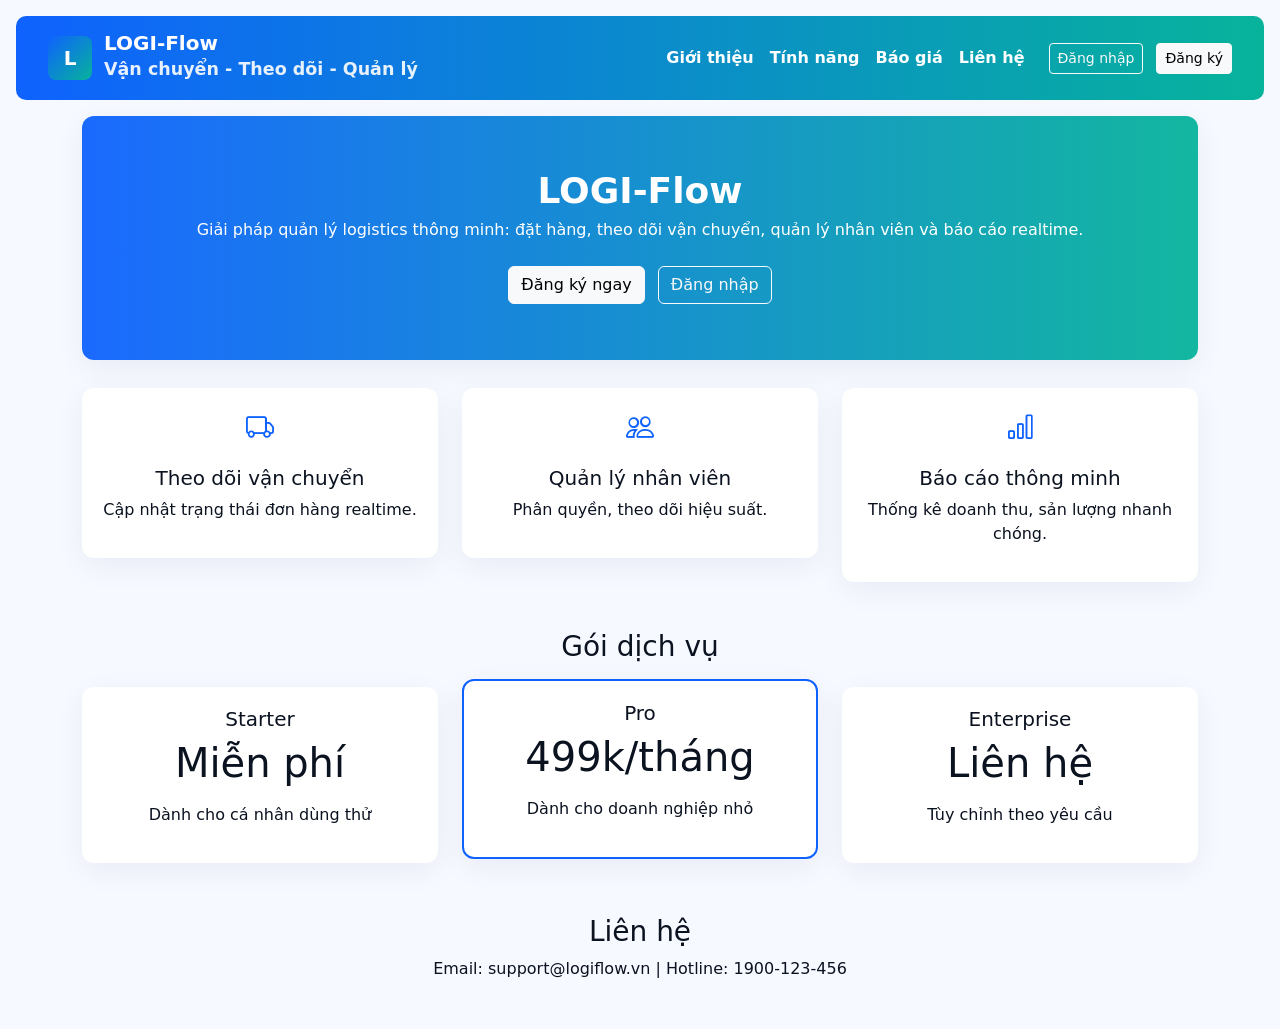
==== LogisticHTML/index.html @ acfca174 "Add files via upload" ====
<!doctype html>
<html lang="vi">
<head>
  <meta charset="utf-8" />
  <meta name="viewport" content="width=device-width,initial-scale=1" />
  <title>LOGI-Flow — Nền tảng Quản lý Logistics (Demo)</title>

  <!-- Bootstrap CSS -->
  <link href="https://cdn.jsdelivr.net/npm/bootstrap@5.3.2/dist/css/bootstrap.min.css" rel="stylesheet">
  <!-- Bootstrap Icons -->
  <link href="https://cdn.jsdelivr.net/npm/bootstrap-icons@1.10.5/font/bootstrap-icons.css" rel="stylesheet">

  <!-- Custom CSS -->
  <link rel="stylesheet" href="styles.css">
</head>
<body>

  <!-- NAVBAR -->
  <nav class="navbar navbar-expand-lg navbar-dark" style="background: linear-gradient(90deg,var(--accent),var(--accent-2)); padding:12px 20px; border-radius:10px; margin:16px;">
    <div class="container-fluid">
      <a class="navbar-brand" href="#" onclick="scrollToSection('top')">
        <div class="logo-box">L</div>
        <div>
          <div style="line-height:1;">LOGI-Flow</div>
          <small style="opacity:0.9;">Vận chuyển - Theo dõi - Quản lý</small>
        </div>
      </a>
      <button class="navbar-toggler" type="button" data-bs-toggle="collapse" data-bs-target="#mainNav">
        <span class="navbar-toggler-icon"></span>
      </button>
      <div class="collapse navbar-collapse" id="mainNav">
        <ul class="navbar-nav ms-auto align-items-lg-center">
          <li class="nav-item"><a class="nav-link" href="#about">Giới thiệu</a></li>
          <li class="nav-item"><a class="nav-link" href="#features">Tính năng</a></li>
          <li class="nav-item"><a class="nav-link" href="#pricing">Báo giá</a></li>
          <li class="nav-item"><a class="nav-link" href="#contact">Liên hệ</a></li>
          <li class="nav-item ms-3">
            <button class="btn btn-outline-light btn-sm me-2" onclick="openLoginModal()">Đăng nhập</button>
            <button class="btn btn-light btn-sm" onclick="openRegisterModal()">Đăng ký</button>
          </li>
        </ul>
      </div>
    </div>
  </nav>

  <!-- MAIN CONTENT -->
  <main class="container" id="top">

    <!-- HERO -->
    <section class="hero text-center">
      <h1>LOGI-Flow</h1>
      <p>Giải pháp quản lý logistics thông minh: đặt hàng, theo dõi vận chuyển, quản lý nhân viên và báo cáo realtime.</p>
      <div class="mt-4">
        <button class="btn btn-light me-2" onclick="openRegisterModal()">Đăng ký ngay</button>
        <button class="btn btn-outline-light" onclick="openLoginModal()">Đăng nhập</button>
      </div>
    </section>

    <!-- FEATURES -->
    <section id="features" class="row g-4 mb-5">
      <div class="col-md-4">
        <div class="feature-card text-center">
          <i class="bi bi-truck"></i>
          <h5 class="mt-3">Theo dõi vận chuyển</h5>
          <p>Cập nhật trạng thái đơn hàng realtime.</p>
        </div>
      </div>
      <div class="col-md-4">
        <div class="feature-card text-center">
          <i class="bi bi-people"></i>
          <h5 class="mt-3">Quản lý nhân viên</h5>
          <p>Phân quyền, theo dõi hiệu suất.</p>
        </div>
      </div>
      <div class="col-md-4">
        <div class="feature-card text-center">
          <i class="bi bi-bar-chart"></i>
          <h5 class="mt-3">Báo cáo thông minh</h5>
          <p>Thống kê doanh thu, sản lượng nhanh chóng.</p>
        </div>
      </div>
    </section>

    <!-- PRICING -->
    <section id="pricing" class="mb-5">
      <h3 class="text-center mb-4">Gói dịch vụ</h3>
      <div class="row g-4 justify-content-center">
        <div class="col-md-4">
          <div class="price-card text-center">
            <h5>Starter</h5>
            <p class="display-6">Miễn phí</p>
            <p>Dành cho cá nhân dùng thử</p>
          </div>
        </div>
        <div class="col-md-4">
          <div class="price-card recommended text-center">
            <h5>Pro</h5>
            <p class="display-6">499k/tháng</p>
            <p>Dành cho doanh nghiệp nhỏ</p>
          </div>
        </div>
        <div class="col-md-4">
          <div class="price-card text-center">
            <h5>Enterprise</h5>
            <p class="display-6">Liên hệ</p>
            <p>Tùy chỉnh theo yêu cầu</p>
          </div>
        </div>
      </div>
    </section>

    <!-- CONTACT -->
    <section id="contact" class="mb-5 text-center">
      <h3>Liên hệ</h3>
      <p>Email: support@logiflow.vn | Hotline: 1900-123-456</p>
    </section>

    <!-- DASHBOARD -->
    <section id="dashboard-area" class="mt-4">
  <h3 id="dash-welcome"></h3>
  <p id="dash-role"></p>

  <div class="d-flex flex-wrap gap-3 mb-4 justify-content-center">
  <div class="card card-menu text-center p-3 flex-fill" style="max-width: 160px;" id="li-myorders"
       onclick="renderMyOrders(event)">
    <i class="bi bi-box-seam fs-2 text-primary"></i>
    <h6 class="mt-2">Đơn hàng của tôi</h6>
  </div>

  <div class="card card-menu text-center p-3 flex-fill" style="max-width: 160px;" id="li-staff-orders"
       onclick="renderAllOrders(event)">
    <i class="bi bi-clipboard-data fs-2 text-success"></i>
    <h6 class="mt-2">Quản lý đơn hàng</h6>
  </div>

  <div class="card card-menu text-center p-3 flex-fill" style="max-width: 160px;" id="li-users"
       onclick="renderUsers(event)">
    <i class="bi bi-people fs-2 text-warning"></i>
    <h6 class="mt-2">Quản lý người dùng</h6>
  </div>

  <div class="card card-menu text-center p-3 flex-fill" style="max-width: 160px;"
       onclick="openOrderModal()">
    <i class="bi bi-plus-circle fs-2 text-info"></i>
    <h6 class="mt-2">Tạo đơn mới</h6>
  </div>

  <div class="card card-menu text-center p-3 flex-fill" style="max-width: 160px;"
       onclick="openProfileModal()">
    <i class="bi bi-person-circle fs-2 text-secondary"></i>
    <h6 class="mt-2">Hồ sơ</h6>
  </div>

  <div class="card card-menu text-center p-3 flex-fill" style="max-width: 160px;"
       onclick="logout()">
    <i class="bi bi-box-arrow-right fs-2 text-danger"></i>
    <h6 class="mt-2">Đăng xuất</h6>
  </div>
</div>

  </div>

  <div id="dash-content"></div>
</section>


  <!-- LOGIN MODAL -->
  <div class="modal fade" id="loginModal" tabindex="-1">
    <div class="modal-dialog">
      <form class="modal-content" id="loginForm" onsubmit="handleLogin(event)">
        <div class="modal-header"><h5 class="modal-title">Đăng nhập</h5></div>
        <div class="modal-body">
          <input type="text" class="form-control mb-2" name="username" placeholder="Tên đăng nhập" required>
          <input type="password" class="form-control mb-2" name="password" placeholder="Mật khẩu" required>
        </div>
        <div class="modal-footer">
          <button class="btn btn-primary" type="submit">Đăng nhập</button>
        </div>
      </form>
    </div>
  </div>

  <!-- REGISTER MODAL -->
  <div class="modal fade" id="registerModal" tabindex="-1">
    <div class="modal-dialog">
      <form class="modal-content" id="registerForm" onsubmit="handleRegister(event)">
        <div class="modal-header"><h5 class="modal-title">Đăng ký</h5></div>
        <div class="modal-body">
          <input type="text" class="form-control mb-2" name="username" placeholder="Tên đăng nhập" required>
          <input type="password" class="form-control mb-2" name="password" placeholder="Mật khẩu" required>
          <input type="text" class="form-control mb-2" name="name" placeholder="Họ tên" required>
        </div>
        <div class="modal-footer">
          <button class="btn btn-success" type="submit">Đăng ký</button>
        </div>
      </form>
    </div>
  </div>

  <!-- ORDER MODAL -->
  <div class="modal fade" id="orderModal" tabindex="-1">
    <div class="modal-dialog">
      <form class="modal-content" id="orderForm" onsubmit="handleCreateOrder(event)">
        <div class="modal-header"><h5 class="modal-title">Tạo đơn hàng mới</h5></div>
        <div class="modal-body">
          <input type="text" class="form-control mb-2" name="receiver" placeholder="Người nhận" required>
          <input type="text" class="form-control mb-2" name="from" placeholder="Nơi gửi" required>
          <input type="text" class="form-control mb-2" name="to" placeholder="Nơi nhận" required>
          <input type="number" class="form-control mb-2" name="weight" placeholder="Trọng lượng" step="0.1" required>
          <input type="text" class="form-control mb-2" name="note" placeholder="Ghi chú">
        </div>
        <div class="modal-footer">
          <button class="btn btn-primary" type="submit">Tạo đơn</button>
        </div>
      </form>
    </div>
  </div>

  <!-- PROFILE MODAL -->
  <div class="modal fade" id="profileModal" tabindex="-1">
    <div class="modal-dialog">
      <div class="modal-content">
        <div class="modal-header"><h5 class="modal-title">Hồ sơ cá nhân</h5></div>
        <div class="modal-body" id="profileContent"></div>
      </div>
    </div>
  </div>

  <!-- TOAST -->
  <div id="appToast" class="toast align-items-center text-bg-primary border-0" role="alert" aria-live="assertive" aria-atomic="true" style="display:none;">
    <div class="d-flex">
      <div class="toast-body" id="appToastBody"></div>
      <button type="button" class="btn-close btn-close-white me-2 m-auto" onclick="hideToast()"></button>
    </div>
  </div>

  <!-- Bootstrap JS -->
  <script src="https://cdn.jsdelivr.net/npm/bootstrap@5.3.2/dist/js/bootstrap.bundle.min.js"></script>
  <!-- App JS -->
  <script src="app.js"></script>
</body>
</html>
---- LogisticHTML/styles.css ----
:root{
  --accent:#0f62fe;
  --accent-2:#07b39b;
  --muted:#6b7280;
  --card-shadow: 0 8px 30px rgba(12,20,60,0.06);
  --bg:#f6f9ff;
}
body{
  font-family: Inter, system-ui, -apple-system, "Segoe UI", Roboto, "Helvetica Neue", Arial;
  background: var(--bg);
  color: #0b1220;
}
.navbar-brand { display:flex; align-items:center; gap:12px; font-weight:700; }
.logo-box{ width:44px; height:44px; background: linear-gradient(135deg,var(--accent),var(--accent-2)); color:white; display:flex; align-items:center; justify-content:center; border-radius:8px; font-weight:800; }
.nav-link { font-weight:600; color: #fff !important; }
.hero {
  background: linear-gradient(90deg, rgba(15,98,254,0.95) 0%, rgba(7,179,155,0.95) 100%);
  background-size:cover;
  color: white;
  border-radius: 12px;
  padding: 56px 24px;
  box-shadow: var(--card-shadow);
  margin-bottom: 28px;
}
.hero h1{ font-size:36px; line-height:1.05; font-weight:800; }
.feature-card { border-radius: 12px; padding:20px; background:#fff; box-shadow:var(--card-shadow); }
.feature-card .bi { font-size:28px; color:var(--accent); }
.price-card { border-radius:12px; padding:20px; box-shadow:var(--card-shadow); background: #fff; }
.recommended { border: 2px solid var(--accent); transform: translateY(-8px); }
.site-footer { background:#0b1220; color:#fff; padding:36px 0; border-radius:12px; margin-top:28px; }
#dashboard-area { display:none; margin-top:20px; }
.card-flat { background:#fff; border-radius:12px; padding:16px; box-shadow:var(--card-shadow); }
.status-badge { padding:6px 10px; border-radius:8px; font-weight:700; font-size:13px; }
.st-pending { background:#fff7e6; color:#8a5a00; }
.st-intransit { background:#e6f7ff; color:#054a91; }
.st-delivered { background:#e6ffef; color:#047a3f; }
@media (max-width: 900px){
  .hero h1{ font-size:26px; }
}
#appToast { position: fixed; bottom: 20px; right: 20px; z-index: 1200; }

.card-menu {
  cursor: pointer;
  border-radius: 12px;
  transition: all 0.2s ease-in-out;
}
.card-menu:hover {
  transform: translateY(-3px);
  box-shadow: 0 6px 20px rgba(0,0,0,0.1);
}
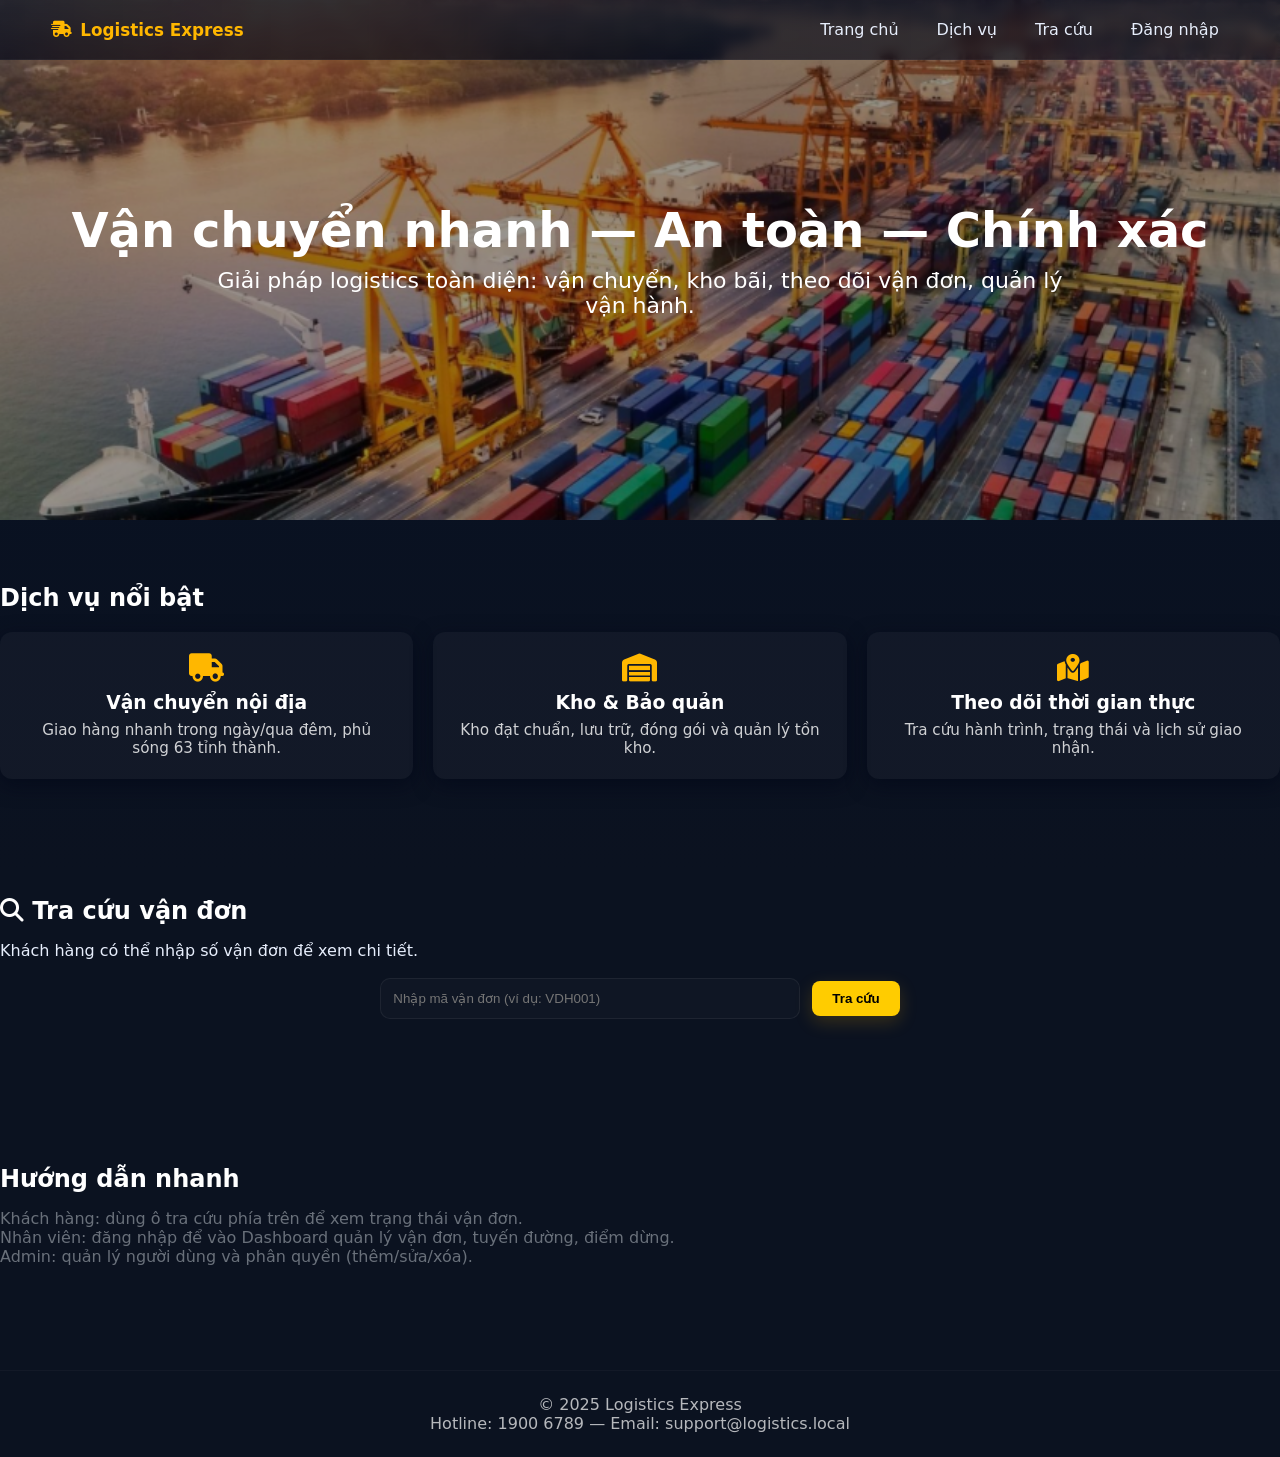
==== commit d49cadf4: "Add files via upload" ====
--- a/LogisticHTML/index.html
+++ b/LogisticHTML/index.html
@@ -1,242 +1,96 @@
-<!doctype html>
+<!DOCTYPE html>
 <html lang="vi">
 <head>
   <meta charset="utf-8" />
   <meta name="viewport" content="width=device-width,initial-scale=1" />
-  <title>LOGI-Flow — Nền tảng Quản lý Logistics (Demo)</title>
-
-  <!-- Bootstrap CSS -->
-  <link href="https://cdn.jsdelivr.net/npm/bootstrap@5.3.2/dist/css/bootstrap.min.css" rel="stylesheet">
-  <!-- Bootstrap Icons -->
-  <link href="https://cdn.jsdelivr.net/npm/bootstrap-icons@1.10.5/font/bootstrap-icons.css" rel="stylesheet">
-
-  <!-- Custom CSS -->
-  <link rel="stylesheet" href="styles.css">
+  <title>Logistics Express — Trang chủ</title>
+  <link rel="stylesheet" href="styles.css" />
+  <link rel="stylesheet" href="https://cdnjs.cloudflare.com/ajax/libs/font-awesome/6.5.0/css/all.min.css" />
+  
 </head>
 <body>
+  <header class="navbar">
+    <div class="container">
+      <div class="brand"><i class="fa-solid fa-truck-fast"></i> Logistics Express</div>
+      <nav>
+        <a href="index.html">Trang chủ</a>
+        <a href="#services">Dịch vụ</a>
+        <a href="#tracking">Tra cứu</a>
+        <div id="authArea" style="display:flex; gap:10px;">
+          <a href="login.html" id="btnLogin">Đăng nhập</a>
+          <button id="btnLogout" class="hidden">Đăng xuất</button>
+          <button id="btnProfile" class="hidden">Hồ sơ</button>
+        </div>
+      </nav>
+    </div>
+  </header>
 
-  <!-- NAVBAR -->
-  <nav class="navbar navbar-expand-lg navbar-dark" style="background: linear-gradient(90deg,var(--accent),var(--accent-2)); padding:12px 20px; border-radius:10px; margin:16px;">
-    <div class="container-fluid">
-      <a class="navbar-brand" href="#" onclick="scrollToSection('top')">
-        <div class="logo-box">L</div>
-        <div>
-          <div style="line-height:1;">LOGI-Flow</div>
-          <small style="opacity:0.9;">Vận chuyển - Theo dõi - Quản lý</small>
-        </div>
-      </a>
-      <button class="navbar-toggler" type="button" data-bs-toggle="collapse" data-bs-target="#mainNav">
-        <span class="navbar-toggler-icon"></span>
-      </button>
-      <div class="collapse navbar-collapse" id="mainNav">
-        <ul class="navbar-nav ms-auto align-items-lg-center">
-          <li class="nav-item"><a class="nav-link" href="#about">Giới thiệu</a></li>
-          <li class="nav-item"><a class="nav-link" href="#features">Tính năng</a></li>
-          <li class="nav-item"><a class="nav-link" href="#pricing">Báo giá</a></li>
-          <li class="nav-item"><a class="nav-link" href="#contact">Liên hệ</a></li>
-          <li class="nav-item ms-3">
-            <button class="btn btn-outline-light btn-sm me-2" onclick="openLoginModal()">Đăng nhập</button>
-            <button class="btn btn-light btn-sm" onclick="openRegisterModal()">Đăng ký</button>
-          </li>
-        </ul>
-      </div>
-    </div>
-  </nav>
-
-  <!-- MAIN CONTENT -->
-  <main class="container" id="top">
-
+  <main>
     <!-- HERO -->
-    <section class="hero text-center">
-      <h1>LOGI-Flow</h1>
-      <p>Giải pháp quản lý logistics thông minh: đặt hàng, theo dõi vận chuyển, quản lý nhân viên và báo cáo realtime.</p>
-      <div class="mt-4">
-        <button class="btn btn-light me-2" onclick="openRegisterModal()">Đăng ký ngay</button>
-        <button class="btn btn-outline-light" onclick="openLoginModal()">Đăng nhập</button>
+        <section class="hero">
+      <img src="Screenshot 2025-11-26 000851.png" alt="Logistics" />
+      <div class="hero-text-overlay">
+        <h1>Vận chuyển nhanh — An toàn — Chính xác</h1>
+        <p>Giải pháp logistics toàn diện: vận chuyển, kho bãi, theo dõi vận đơn, quản lý vận hành.</p>
       </div>
     </section>
 
-    <!-- FEATURES -->
-    <section id="features" class="row g-4 mb-5">
-      <div class="col-md-4">
-        <div class="feature-card text-center">
-          <i class="bi bi-truck"></i>
-          <h5 class="mt-3">Theo dõi vận chuyển</h5>
-          <p>Cập nhật trạng thái đơn hàng realtime.</p>
+    <!-- SERVICES -->
+    <section id="services" class="section services">
+      <h2>Dịch vụ nổi bật</h2>
+      <div class="cards">
+        <div class="card">
+          <i class="fa-solid fa-truck"></i>
+          <h3>Vận chuyển nội địa</h3>
+          <p>Giao hàng nhanh trong ngày/qua đêm, phủ sóng 63 tỉnh thành.</p>
         </div>
-      </div>
-      <div class="col-md-4">
-        <div class="feature-card text-center">
-          <i class="bi bi-people"></i>
-          <h5 class="mt-3">Quản lý nhân viên</h5>
-          <p>Phân quyền, theo dõi hiệu suất.</p>
+        <div class="card">
+          <i class="fa-solid fa-warehouse"></i>
+          <h3>Kho & Bảo quản</h3>
+          <p>Kho đạt chuẩn, lưu trữ, đóng gói và quản lý tồn kho.</p>
         </div>
-      </div>
-      <div class="col-md-4">
-        <div class="feature-card text-center">
-          <i class="bi bi-bar-chart"></i>
-          <h5 class="mt-3">Báo cáo thông minh</h5>
-          <p>Thống kê doanh thu, sản lượng nhanh chóng.</p>
+        <div class="card">
+          <i class="fa-solid fa-map-location-dot"></i>
+          <h3>Theo dõi thời gian thực</h3>
+          <p>Tra cứu hành trình, trạng thái và lịch sử giao nhận.</p>
         </div>
       </div>
     </section>
 
-    <!-- PRICING -->
-    <section id="pricing" class="mb-5">
-      <h3 class="text-center mb-4">Gói dịch vụ</h3>
-      <div class="row g-4 justify-content-center">
-        <div class="col-md-4">
-          <div class="price-card text-center">
-            <h5>Starter</h5>
-            <p class="display-6">Miễn phí</p>
-            <p>Dành cho cá nhân dùng thử</p>
-          </div>
-        </div>
-        <div class="col-md-4">
-          <div class="price-card recommended text-center">
-            <h5>Pro</h5>
-            <p class="display-6">499k/tháng</p>
-            <p>Dành cho doanh nghiệp nhỏ</p>
-          </div>
-        </div>
-        <div class="col-md-4">
-          <div class="price-card text-center">
-            <h5>Enterprise</h5>
-            <p class="display-6">Liên hệ</p>
-            <p>Tùy chỉnh theo yêu cầu</p>
-          </div>
-        </div>
+    <!-- TRACKING -->
+    <section id="tracking" class="section tracking">
+      <div id="customerActions" class="hidden">
+        <button class="btn-primary" onclick="gotoCreateOrder()">Tạo đơn hàng</button>
       </div>
+      <h2><i class="fa-solid fa-magnifying-glass"></i> Tra cứu vận đơn</h2>
+      <p>Khách hàng có thể nhập số vận đơn để xem chi tiết.</p>
+
+      <div class="tracking-box">
+        <input id="trackingInput" placeholder="Nhập mã vận đơn (ví dụ: VDH001)" />
+        <button class="btn-primary" id="btnTrack">Tra cứu</button>
+      </div>
+
+      <div id="trackingResult" class="tracking-result"></div>
     </section>
 
-    <!-- CONTACT -->
-    <section id="contact" class="mb-5 text-center">
-      <h3>Liên hệ</h3>
-      <p>Email: support@logiflow.vn | Hotline: 1900-123-456</p>
+    <!-- FAQ -->
+    <section class="section about">
+      <h2>Hướng dẫn nhanh</h2>
+      <ol>
+        <li>Khách hàng: dùng ô tra cứu phía trên để xem trạng thái vận đơn.</li>
+        <li>Nhân viên: đăng nhập để vào Dashboard quản lý vận đơn, tuyến đường, điểm dừng.</li>
+        <li>Admin: quản lý người dùng và phân quyền (thêm/sửa/xóa).</li>
+      </ol>
     </section>
+  </main>
 
-    <!-- DASHBOARD -->
-    <section id="dashboard-area" class="mt-4">
-  <h3 id="dash-welcome"></h3>
-  <p id="dash-role"></p>
+  <footer class="footer">
+    <div class="container">
+      <div>© 2025 Logistics Express</div>
+      <div>Hotline: 1900 6789 — Email: support@logistics.local</div>
+    </div>
+  </footer>
 
-  <div class="d-flex flex-wrap gap-3 mb-4 justify-content-center">
-  <div class="card card-menu text-center p-3 flex-fill" style="max-width: 160px;" id="li-myorders"
-       onclick="renderMyOrders(event)">
-    <i class="bi bi-box-seam fs-2 text-primary"></i>
-    <h6 class="mt-2">Đơn hàng của tôi</h6>
-  </div>
-
-  <div class="card card-menu text-center p-3 flex-fill" style="max-width: 160px;" id="li-staff-orders"
-       onclick="renderAllOrders(event)">
-    <i class="bi bi-clipboard-data fs-2 text-success"></i>
-    <h6 class="mt-2">Quản lý đơn hàng</h6>
-  </div>
-
-  <div class="card card-menu text-center p-3 flex-fill" style="max-width: 160px;" id="li-users"
-       onclick="renderUsers(event)">
-    <i class="bi bi-people fs-2 text-warning"></i>
-    <h6 class="mt-2">Quản lý người dùng</h6>
-  </div>
-
-  <div class="card card-menu text-center p-3 flex-fill" style="max-width: 160px;"
-       onclick="openOrderModal()">
-    <i class="bi bi-plus-circle fs-2 text-info"></i>
-    <h6 class="mt-2">Tạo đơn mới</h6>
-  </div>
-
-  <div class="card card-menu text-center p-3 flex-fill" style="max-width: 160px;"
-       onclick="openProfileModal()">
-    <i class="bi bi-person-circle fs-2 text-secondary"></i>
-    <h6 class="mt-2">Hồ sơ</h6>
-  </div>
-
-  <div class="card card-menu text-center p-3 flex-fill" style="max-width: 160px;"
-       onclick="logout()">
-    <i class="bi bi-box-arrow-right fs-2 text-danger"></i>
-    <h6 class="mt-2">Đăng xuất</h6>
-  </div>
-</div>
-
-  </div>
-
-  <div id="dash-content"></div>
-</section>
-
-
-  <!-- LOGIN MODAL -->
-  <div class="modal fade" id="loginModal" tabindex="-1">
-    <div class="modal-dialog">
-      <form class="modal-content" id="loginForm" onsubmit="handleLogin(event)">
-        <div class="modal-header"><h5 class="modal-title">Đăng nhập</h5></div>
-        <div class="modal-body">
-          <input type="text" class="form-control mb-2" name="username" placeholder="Tên đăng nhập" required>
-          <input type="password" class="form-control mb-2" name="password" placeholder="Mật khẩu" required>
-        </div>
-        <div class="modal-footer">
-          <button class="btn btn-primary" type="submit">Đăng nhập</button>
-        </div>
-      </form>
-    </div>
-  </div>
-
-  <!-- REGISTER MODAL -->
-  <div class="modal fade" id="registerModal" tabindex="-1">
-    <div class="modal-dialog">
-      <form class="modal-content" id="registerForm" onsubmit="handleRegister(event)">
-        <div class="modal-header"><h5 class="modal-title">Đăng ký</h5></div>
-        <div class="modal-body">
-          <input type="text" class="form-control mb-2" name="username" placeholder="Tên đăng nhập" required>
-          <input type="password" class="form-control mb-2" name="password" placeholder="Mật khẩu" required>
-          <input type="text" class="form-control mb-2" name="name" placeholder="Họ tên" required>
-        </div>
-        <div class="modal-footer">
-          <button class="btn btn-success" type="submit">Đăng ký</button>
-        </div>
-      </form>
-    </div>
-  </div>
-
-  <!-- ORDER MODAL -->
-  <div class="modal fade" id="orderModal" tabindex="-1">
-    <div class="modal-dialog">
-      <form class="modal-content" id="orderForm" onsubmit="handleCreateOrder(event)">
-        <div class="modal-header"><h5 class="modal-title">Tạo đơn hàng mới</h5></div>
-        <div class="modal-body">
-          <input type="text" class="form-control mb-2" name="receiver" placeholder="Người nhận" required>
-          <input type="text" class="form-control mb-2" name="from" placeholder="Nơi gửi" required>
-          <input type="text" class="form-control mb-2" name="to" placeholder="Nơi nhận" required>
-          <input type="number" class="form-control mb-2" name="weight" placeholder="Trọng lượng" step="0.1" required>
-          <input type="text" class="form-control mb-2" name="note" placeholder="Ghi chú">
-        </div>
-        <div class="modal-footer">
-          <button class="btn btn-primary" type="submit">Tạo đơn</button>
-        </div>
-      </form>
-    </div>
-  </div>
-
-  <!-- PROFILE MODAL -->
-  <div class="modal fade" id="profileModal" tabindex="-1">
-    <div class="modal-dialog">
-      <div class="modal-content">
-        <div class="modal-header"><h5 class="modal-title">Hồ sơ cá nhân</h5></div>
-        <div class="modal-body" id="profileContent"></div>
-      </div>
-    </div>
-  </div>
-
-  <!-- TOAST -->
-  <div id="appToast" class="toast align-items-center text-bg-primary border-0" role="alert" aria-live="assertive" aria-atomic="true" style="display:none;">
-    <div class="d-flex">
-      <div class="toast-body" id="appToastBody"></div>
-      <button type="button" class="btn-close btn-close-white me-2 m-auto" onclick="hideToast()"></button>
-    </div>
-  </div>
-
-  <!-- Bootstrap JS -->
-  <script src="https://cdn.jsdelivr.net/npm/bootstrap@5.3.2/dist/js/bootstrap.bundle.min.js"></script>
-  <!-- App JS -->
   <script src="app.js"></script>
 </body>
 </html>
--- a/LogisticHTML/styles.css
+++ b/LogisticHTML/styles.css
@@ -1,51 +1,301 @@
+/* =========== RESET & BASE =========== */
 :root{
-  --accent:#0f62fe;
-  --accent-2:#07b39b;
-  --muted:#6b7280;
-  --card-shadow: 0 8px 30px rgba(12,20,60,0.06);
-  --bg:#f6f9ff;
-}
-body{
-  font-family: Inter, system-ui, -apple-system, "Segoe UI", Roboto, "Helvetica Neue", Arial;
-  background: var(--bg);
-  color: #0b1220;
-}
-.navbar-brand { display:flex; align-items:center; gap:12px; font-weight:700; }
-.logo-box{ width:44px; height:44px; background: linear-gradient(135deg,var(--accent),var(--accent-2)); color:white; display:flex; align-items:center; justify-content:center; border-radius:8px; font-weight:800; }
-.nav-link { font-weight:600; color: #fff !important; }
+  --primary:#ffb700;
+  --accent:#004aad;
+  --bg:#0f1724;
+  --card:#ffffff;
+  --muted:#69707a;
+}
+*{box-sizing:border-box;margin:0;padding:0}
+body{font-family:Inter, "Poppins", system-ui, Arial; background:linear-gradient(180deg,#071023 0%, #0b1220 60%); color:#e9eef6; -webkit-font-smoothing:antialiased;}
+.container{width:92%;max-width:1200px;margin:0 auto;}
+
+/* =========== NAVBAR =========== */
+.navbar{position:fixed;top:0;left:0;right:0;background:linear-gradient(90deg, rgba(2,6,23,0.7), rgba(2,6,23,0.6));backdrop-filter: blur(6px);padding:14px 0;z-index:1000;border-bottom:1px solid rgba(255,255,255,0.04)}
+.navbar .container{display:flex;align-items:center;justify-content:space-between}
+.brand, .logo{font-size:1.05rem;font-weight:700;color:var(--primary);display:flex;align-items:center;gap:8px}
+.navbar nav{display:flex;gap:18px;align-items:center}
+.navbar a, .navbar button{color:#e7eefc;text-decoration:none;background:transparent;border:none;cursor:pointer;padding:6px 10px;border-radius:8px}
+.navbar a:hover, .navbar button:hover{background:rgba(255,255,255,0.04)}
+
+/* =========== HERO =========== */
+.long-hero{min-height:75vh;display:flex;align-items:center;justify-content:center;padding-top:70px;background-image:url('https://images.unsplash.com/photo-1603575448361-13db4c864000?auto=format&fit=crop&w=1400&q=80');background-size:cover;background-position:center;position:relative}
+.long-hero::after{content:"";position:absolute;inset:0;background:linear-gradient(180deg, rgba(2,6,23,0.65), rgba(2,6,23,0.75))}
+.hero-inner{position:relative;z-index:2;text-align:center;padding:60px;border-radius:12px}
+.long-hero h1{font-size:2.6rem;margin-bottom:12px}
+.long-hero p{color:rgba(255,255,255,0.9);margin-bottom:18px;font-size:1.05rem}
+.hero-actions{display:flex;gap:12px;justify-content:center;align-items:center}
+.btn-primary{background:var(--primary);color:#000;border:none;padding:12px 18px;border-radius:10px;font-weight:700;cursor:pointer;box-shadow:0 6px 18px rgba(255,183,3,0.18);transition:transform .18s ease,box-shadow .18s ease}
+.btn-primary:hover{transform:translateY(-4px);box-shadow:0 10px 30px rgba(255,183,3,0.22)}
+.btn-outline{background:transparent;border:1px solid rgba(255,255,255,0.06);padding:10px 16px;border-radius:10px;color:#fff;cursor:pointer}
+
+/* =========== SECTIONS =========== */
+.section{padding:64px 0;color:var(--muted)}
+.section h2{color:#fff;margin-bottom:16px;font-size:1.5rem}
+.cards{display:grid;grid-template-columns:repeat(auto-fit,minmax(220px,1fr));gap:20px;margin-top:20px}
+.card{background:rgba(255,255,255,0.03);padding:22px;border-radius:12px;box-shadow:0 6px 20px rgba(2,6,23,0.6);text-align:center;transition:transform .18s ease,background .18s}
+.card:hover{transform:translateY(-8px);background:linear-gradient(180deg, rgba(255,255,255,0.03), rgba(255,255,255,0.02))}
+.card i{font-size:28px;color:var(--primary);margin-bottom:10px}
+.card h3{color:#fff;margin-bottom:8px}
+.card p{color:rgba(255,255,255,0.8);font-size:.95rem}
+
+/* =========== TRACKING =========== */
+.tracking{padding:54px 0;color:#e7eefc}
+.tracking-box{display:flex;gap:12px;justify-content:center;align-items:center;margin-top:18px}
+.tracking-box input{width:420px;max-width:70%;padding:12px;border-radius:10px;border:1px solid rgba(255,255,255,0.06);background:rgba(255,255,255,0.02);color:#fff}
+.tracking-result{margin-top:28px;display:flex;justify-content:center}
+.tracking-result table{width:95%;border-collapse:collapse;background:#fff;color:#111;border-radius:8px;overflow:hidden}
+.tracking-result th, .tracking-result td{padding:12px;border-bottom:1px solid #eee;text-align:left}
+.tracking-result th{background:var(--primary);color:#000;font-weight:700}
+.tracking-result tr:last-child td{border-bottom:none}
+
+/* =========== FOOTER =========== */
+.footer{padding:24px 0;margin-top:40px;text-align:center;color:rgba(255,255,255,0.7);border-top:1px solid rgba(255,255,255,0.03)}
+
+/* =========== LOGIN PAGE =========== */
+.login-body{display:flex;align-items:center;justify-content:center;height:100vh;padding-top:40px}
+.login-card{width:380px;background:linear-gradient(180deg, rgba(255,255,255,0.04), rgba(255,255,255,0.02));padding:28px;border-radius:14px;box-shadow:0 10px 30px rgba(2,6,23,0.6);text-align:center}
+.login-card h2{margin-bottom:18px;color:var(--primary)}
+.input-row{display:flex;align-items:center;background:rgba(255,255,255,0.02);padding:10px;border-radius:10px;margin:10px 0}
+.input-row i{margin-right:10px;color:#cfe4ff}
+.input-row input, .input-row select{flex:1;background:transparent;border:none;color:#fff;outline:none;padding:8px}
+.login-actions{display:flex;gap:12px;margin-top:10px;justify-content:center}
+.message{margin-top:12px;color:#ffb3b3}
+
+/* =========== DASHBOARD LAYOUT =========== */
+.dashboard-main{display:flex;gap:20px;padding-top:88px;min-height:calc(100vh - 120px)}
+.sidebar{width:220px;background:linear-gradient(180deg, rgba(255,255,255,0.02), rgba(255,255,255,0.01));padding:18px;border-radius:10px;margin-left:20px;height:calc(100vh - 140px)}
+.sidebar ul{list-style:none;display:flex;flex-direction:column;gap:8px}
+.sidebar button{background:transparent;border:none;color:#e7eefc;text-align:left;padding:10px;border-radius:8px;width:100%;cursor:pointer}
+.sidebar button:hover{background:rgba(255,255,255,0.03)}
+.panel{flex:1;padding:18px;margin-right:20px}
+.panel-top{display:flex;justify-content:space-between;align-items:center;margin-bottom:12px}
+.panel-actions{display:flex;gap:10px}
+.btn-ghost{background:transparent;border:1px solid rgba(255,255,255,0.04);padding:8px 12px;border-radius:8px;color:#fff}
+.btn-danger{background:#ff6b6b;border:none;color:#111;padding:10px;border-radius:8px;cursor:pointer}
+
+/* table wrapper */
+.table-wrap{background:linear-gradient(180deg, rgba(255,255,255,0.02), rgba(255,255,255,0.01));padding:14px;border-radius:10px;overflow:auto}
+table{width:100%;border-collapse:collapse;background:#fff;color:#111}
+th,td{padding:10px;border-bottom:1px solid #eee;text-align:left}
+th{background:rgba(0,0,0,0.06);font-weight:700}
+tr:hover td{background:rgba(0,0,0,0.02)}
+
+/* modal */
+.modal{position:fixed;inset:0;display:flex;align-items:center;justify-content:center;background:rgba(0,0,0,0.6);z-index:2000}
+.modal-content{background:#fff;color:#111;padding:20px;border-radius:12px;width:600px;max-width:95%;box-shadow:0 8px 30px rgba(0,0,0,0.4)}
+.modal-actions{display:flex;gap:10px;justify-content:flex-end;margin-top:12px}
+.hidden{display:none}
+
+/* responsive */
+@media (max-width:900px){
+  .dashboard-main{flex-direction:column;padding-top:120px}
+  .sidebar{width:100%;height:auto;margin-left:0;margin-bottom:12px}
+  .long-hero h1{font-size:1.8rem}
+  .tracking-box input{width:60%}
+}
+
+.hidden {
+  display: none !important;
+}
+
+.login-body {
+  background: linear-gradient(135deg, #001f3f, #003366);
+  font-family: 'Segoe UI', sans-serif;
+  color: white;
+  display: flex;
+  justify-content: center;
+  align-items: center;
+  height: 100vh;
+}
+
+.login-card {
+  background: rgba(0, 0, 0, 0.7);
+  padding: 40px;
+  border-radius: 16px;
+  width: 380px;
+  box-shadow: 0 0 20px rgba(255,255,255,0.1);
+  animation: fadeIn 1s ease;
+}
+
+.input-row {
+  display: flex;
+  align-items: center;
+  margin: 10px 0;
+  border: 1px solid #555;
+  border-radius: 8px;
+  padding: 8px;
+  background-color: rgba(255,255,255,0.1);
+}
+
+.input-row i {
+  margin-right: 10px;
+  color: #ffcc00;
+}
+
+.input-row input,
+.input-row select {
+  background: none;
+  border: none;
+  outline: none;
+  color: white;
+  width: 100%;
+}
+
+.login-actions {
+  display: flex;
+  justify-content: space-between;
+  margin-top: 20px;
+}
+
+.btn-primary {
+  background: #ffcc00;
+  color: black;
+  border: none;
+  padding: 10px 20px;
+  border-radius: 8px;
+  cursor: pointer;
+}
+
+.btn-outline {
+  border: 1px solid #ffcc00;
+  color: #ffcc00;
+  background: none;
+  padding: 10px 20px;
+  border-radius: 8px;
+  cursor: pointer;
+}
+
+.btn-outline:hover, .btn-primary:hover {
+  background: #ffaa00;
+  color: black;
+}
+
+@keyframes fadeIn {
+  from {opacity: 0; transform: translateY(10px);}
+  to {opacity: 1; transform: translateY(0);}
+}
+
+.panel-search {
+  display: flex;
+  gap: 8px;
+  margin-top: 10px;
+  margin-bottom: 10px;
+}
+.panel-search input {
+  flex: 1;
+  padding: 6px 10px;
+  border: 1px solid #ccc;
+  border-radius: 6px;
+}
+
+.btn-outline {
+  background-color: transparent;
+  border: 1px solid #ccc;
+  padding: 6px 12px;
+  border-radius: 6px;
+  cursor: pointer;
+  transition: 0.2s;
+}
+
+.btn-outline:hover {
+  background-color: #f2f2f2;
+}
+
+.btn-outline:active {
+  background-color: #ddd;
+}
+
+.pagination {
+    margin-top: 15px;
+    display: flex;
+    align-items: center;
+    gap: 10px;
+    font-size: 15px;
+}
+
+.page-numbers {
+    display: flex;
+    gap: 6px;
+}
+
+.page-btn, .page-number {
+    padding: 6px 12px;
+    border: 1px solid #ccc;
+    background: white;
+    cursor: pointer;
+    border-radius: 5px;
+}
+
+.page-number.active {
+    background: #007bff;
+    color: white;
+    border-color: #007bff;
+    font-weight: bold;
+}
+
+.register-card {
+    width: 420px;
+    background: #001122;
+    padding: 25px;
+    border-radius: 18px;
+    margin: 20px auto;
+    box-shadow: 0 0 20px rgba(0,0,0,0.4);
+    text-align: center;
+}
+
+.register-card h2,
+.register-card h2 i {
+    color: #ffcc00 !important;
+}
+
+.reg-row {
+    display: flex;
+    gap: 10px;
+    margin-bottom: 12px;
+}
+
+.reg-row input {
+    flex: 1;
+    padding: 10px 12px;
+    border-radius: 8px;
+    border: none;
+    background: #0a2236;
+    color: white;
+}
+
+/* HERO IMAGE + TEXT OVERLAY */
 .hero {
-  background: linear-gradient(90deg, rgba(15,98,254,0.95) 0%, rgba(7,179,155,0.95) 100%);
-  background-size:cover;
+  position: relative;
+  width: 100%;
+  height: 520px;
+  overflow: hidden;
+}
+.hero img {
+  width: 100%;
+  height: 100%;
+  object-fit: cover;
+  filter: brightness(0.6);
+}
+.hero-text-overlay {
+  position: absolute;
+  top: 50%;
+  left: 50%;
+  transform: translate(-50%, -50%);
+  text-align: center;
   color: white;
-  border-radius: 12px;
-  padding: 56px 24px;
-  box-shadow: var(--card-shadow);
-  margin-bottom: 28px;
-}
-.hero h1{ font-size:36px; line-height:1.05; font-weight:800; }
-.feature-card { border-radius: 12px; padding:20px; background:#fff; box-shadow:var(--card-shadow); }
-.feature-card .bi { font-size:28px; color:var(--accent); }
-.price-card { border-radius:12px; padding:20px; box-shadow:var(--card-shadow); background: #fff; }
-.recommended { border: 2px solid var(--accent); transform: translateY(-8px); }
-.site-footer { background:#0b1220; color:#fff; padding:36px 0; border-radius:12px; margin-top:28px; }
-#dashboard-area { display:none; margin-top:20px; }
-.card-flat { background:#fff; border-radius:12px; padding:16px; box-shadow:var(--card-shadow); }
-.status-badge { padding:6px 10px; border-radius:8px; font-weight:700; font-size:13px; }
-.st-pending { background:#fff7e6; color:#8a5a00; }
-.st-intransit { background:#e6f7ff; color:#054a91; }
-.st-delivered { background:#e6ffef; color:#047a3f; }
-@media (max-width: 900px){
-  .hero h1{ font-size:26px; }
-}
-#appToast { position: fixed; bottom: 20px; right: 20px; z-index: 1200; }
-
-.card-menu {
-  cursor: pointer;
-  border-radius: 12px;
-  transition: all 0.2s ease-in-out;
-}
-.card-menu:hover {
-  transform: translateY(-3px);
-  box-shadow: 0 6px 20px rgba(0,0,0,0.1);
-}
-
+}
+.hero-text-overlay h1 {
+  font-size: 48px;
+  font-weight: 800;
+  margin-bottom: 10px;
+  white-space: nowrap;
+}
+.hero-text-overlay p {
+  font-size: 22px;
+  font-weight: 400;
+  max-width: 850px;
+  margin: auto;
+}
+
+
